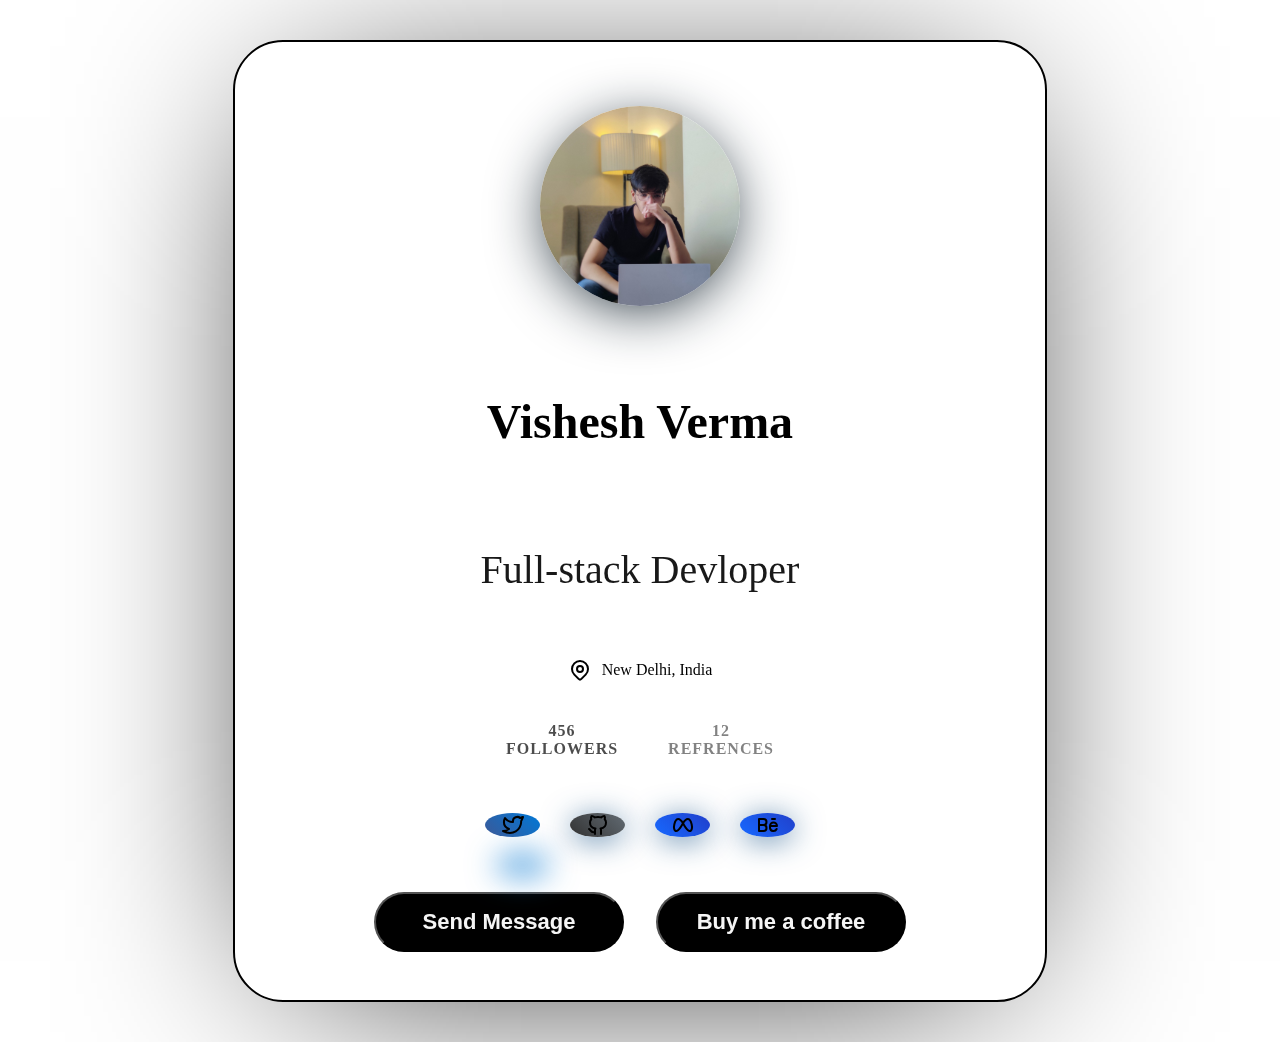
==== Profile UI Card/index.html @ 50a2fe43 "Profile-card" ====
<!DOCTYPE html>
<html lang="en">
<head>
    <meta charset="UTF-8">
    <meta http-equiv="X-UA-Compatible" content="IE=edge">
    <meta name="viewport" content="width=device-width, initial-scale=1.0">
    <link rel="stylesheet" href="styles.css"
    <link rel="stylesheet" href="./reset.css">
    <title>Profile UI Card</title>
</head>
<body style="overflow:hidden ">
    <div class="profile-card">
        <figure class="profile-card__img">
            <img src="./Proflle.jpg.jpg" alt="..." />
        </figure>

        <div class="profile-card__desc">
            <h1> Vishesh Verma </h1>
            <p style="font-size: 40px;opacity: .9;"> Full-stack Devloper </p>
            <div style="display:flex;align-items:center; gap:10px;justify-content: center;">
                <svg xmlns="http://www.w3.org/2000/svg" class="icon icon-tabler icon-tabler-map-pin" width="24" height="24" viewBox="0 0 24 24" stroke-width="2" stroke="currentColor" fill="none" stroke-linecap="round" stroke-linejoin="round">
                    <path stroke="none" d="M0 0h24v24H0z" fill="none"></path>
                    <circle cx="12" cy="11" r="3"></circle>
                    <path d="M17.657 16.657l-4.243 4.243a2 2 0 0 1 -2.827 0l-4.244 -4.243a8 8 0 1 1 11.314 0z"></path>
                 </svg>
                 <span>New Delhi, India</span>
            </div>
        </div>


        <div class="profile-card__info" style="opacity: .7;">
            <div>
                <div>456</div>
                <div>Followers</div>
            </div>

            <div style="font-size: 16px;opacity:.7">
                <div>12</div>
                <div>Refrences</div>
            </div>
        </div>

      

        <div class="profile-card__socials">
            <a href="#" class="Twitter"> 
                <svg xmlns="http://www.w3.org/2000/svg" class="icon icon-tabler icon-tabler-brand-twitter" width="24" height="24" viewBox="0 0 24 24" stroke-width="2" stroke="currentColor" fill="none" stroke-linecap="round" stroke-linejoin="round">
                    <path stroke="none" d="M0 0h24v24H0z" fill="none"></path>
                    <path d="M22 4.01c-1 .49 -1.98 .689 -3 .99c-1.121 -1.265 -2.783 -1.335 -4.38 -.737s-2.643 2.06 -2.62 3.737v1c-3.245 .083 -6.135 -1.395 -8 -4c0 0 -4.182 7.433 4 11c-1.872 1.247 -3.739 2.088 -6 2c3.308 1.803 6.913 2.423 10.034 1.517c3.58 -1.04 6.522 -3.723 7.651 -7.742a13.84 13.84 0 0 0 .497 -3.753c-.002 -.249 1.51 -2.772 1.818 -4.013z"></path>
                 </svg>
            </a>
            <a href="https://github.com/vishesh1111" class="Github"> 
                <svg xmlns="http://www.w3.org/2000/svg" class="icon icon-tabler icon-tabler-brand-github" width="24" height="24" viewBox="0 0 24 24" stroke-width="2" stroke="currentColor" fill="none" stroke-linecap="round" stroke-linejoin="round">
                    <path stroke="none" d="M0 0h24v24H0z" fill="none"></path>
                    <path d="M9 19c-4.3 1.4 -4.3 -2.5 -6 -3m12 5v-3.5c0 -1 .1 -1.4 -.5 -2c2.8 -.3 5.5 -1.4 5.5 -6a4.6 4.6 0 0 0 -1.3 -3.2a4.2 4.2 0 0 0 -.1 -3.2s-1.1 -.3 -3.5 1.3a12.3 12.3 0 0 0 -6.2 0c-2.4 -1.6 -3.5 -1.3 -3.5 -1.3a4.2 4.2 0 0 0 -.1 3.2a4.6 4.6 0 0 0 -1.3 3.2c0 4.6 2.7 5.7 5.5 6c-.6 .6 -.6 1.2 -.5 2v3.5"></path>
                 </svg>
            </a>
            <a href="#" class="Facebook">
                <svg xmlns="http://www.w3.org/2000/svg" class="icon icon-tabler icon-tabler-brand-meta" width="24" height="24" viewBox="0 0 24 24" stroke-width="2" stroke="currentColor" fill="none" stroke-linecap="round" stroke-linejoin="round">
                    <path stroke="none" d="M0 0h24v24H0z" fill="none"></path>
                    <path d="M12 10.174c1.766 -2.784 3.315 -4.174 4.648 -4.174c2 0 3.263 2.213 4 5.217c.704 2.869 .5 6.783 -2 6.783c-1.114 0 -2.648 -1.565 -4.148 -3.652a27.627 27.627 0 0 1 -2.5 -4.174z"></path>
                    <path d="M12 10.174c-1.766 -2.784 -3.315 -4.174 -4.648 -4.174c-2 0 -3.263 2.213 -4 5.217c-.704 2.869 -.5 6.783 2 6.783c1.114 0 2.648 -1.565 4.148 -3.652c1 -1.391 1.833 -2.783 2.5 -4.174z"></path>
                 </svg>    
            </a>

            <a href="#" class="Behance">
                <svg xmlns="http://www.w3.org/2000/svg" class="icon icon-tabler icon-tabler-brand-behance" width="24" height="24" viewBox="0 0 24 24" stroke-width="2" stroke="currentColor" fill="none" stroke-linecap="round" stroke-linejoin="round">
                    <path stroke="none" d="M0 0h24v24H0z" fill="none"></path>
                    <path d="M3 18v-12h4.5a3 3 0 0 1 0 6a3 3 0 0 1 0 6h-4.5"></path>
                    <line x1="3" y1="12" x2="7.5" y2="12"></line>
                    <path d="M14 13h7a3.5 3.5 0 0 0 -7 0v2a3.5 3.5 0 0 0 6.64 1"></path>
                    <line x1="16" y1="6" x2="19" y2="6"></line>
                 </svg>
            </a>
        </div>

        <div class="profile-card__actions">
            <button class="blue">Send Message 
             
            </button>
            <button class="orange">Buy me a coffee</button>
        </div>
    </div>
</body>
</html>
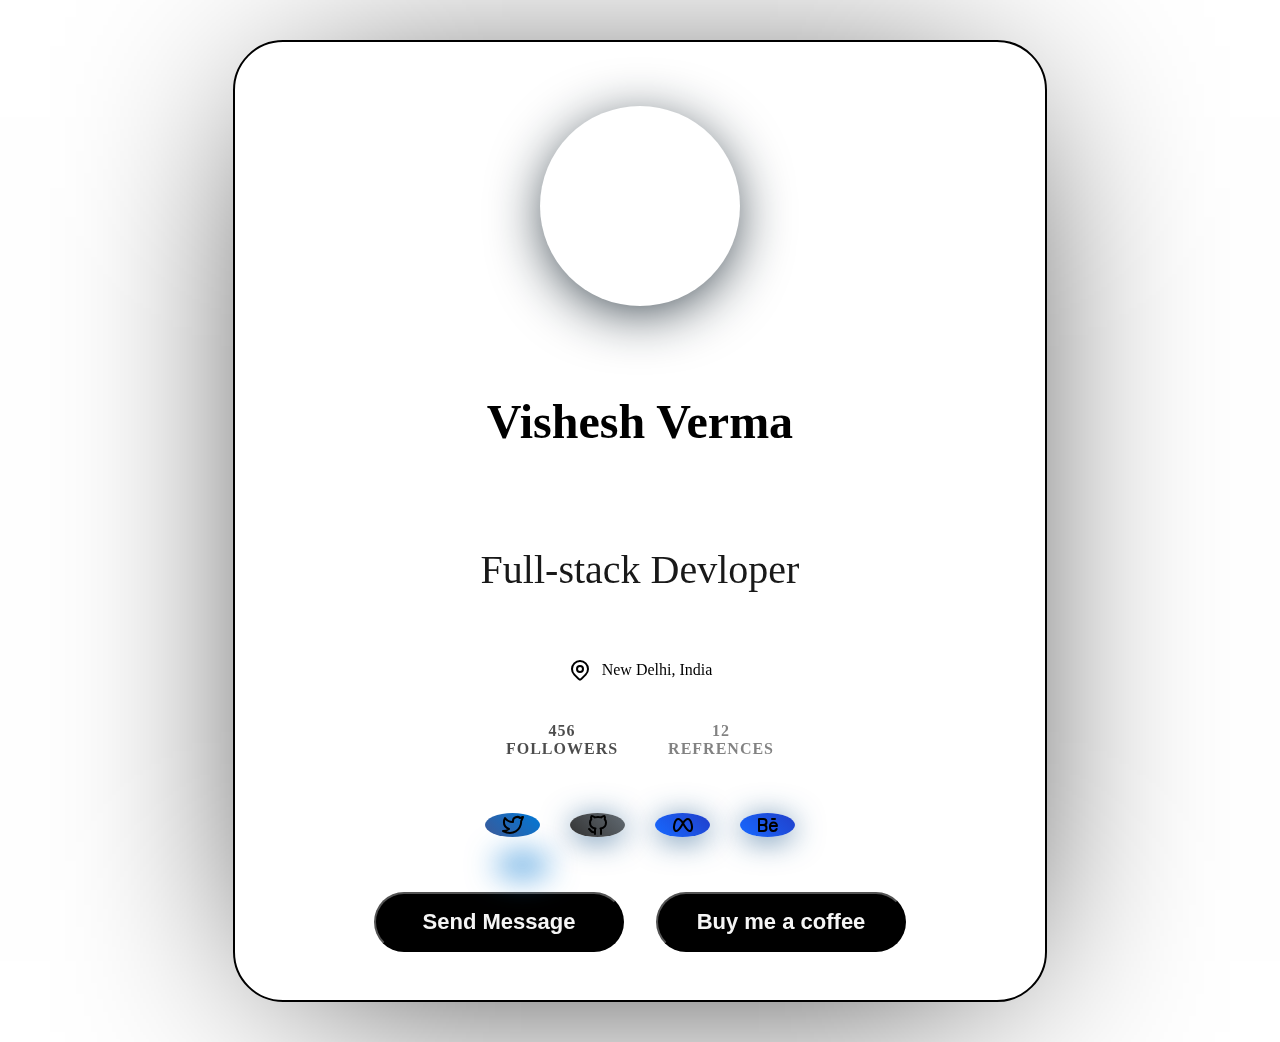
==== commit d25c9a20: "Changes" ====
--- a/Profile UI Card/index.html
+++ b/Profile UI Card/index.html
@@ -1,85 +1,160 @@
 <!DOCTYPE html>
 <html lang="en">
-<head>
-    <meta charset="UTF-8">
-    <meta http-equiv="X-UA-Compatible" content="IE=edge">
-    <meta name="viewport" content="width=device-width, initial-scale=1.0">
-    <link rel="stylesheet" href="styles.css"
-    <link rel="stylesheet" href="./reset.css">
+  <head>
+    <meta charset="UTF-8" />
+    <meta http-equiv="X-UA-Compatible" content="IE=edge" />
+    <meta name="viewport" content="width=device-width, initial-scale=1.0" />
+    <link
+      rel="stylesheet"
+      href="styles.css"
+      <link
+      rel="stylesheet"
+      href="./reset.css"
+    />
     <title>Profile UI Card</title>
-</head>
-<body style="overflow:hidden ">
+  </head>
+  <body style="overflow: hidden">
     <div class="profile-card">
-        <figure class="profile-card__img">
-            <img src="./Proflle.jpg.jpg" alt="..." />
-        </figure>
+      <figure class="profile-card__img">
+        <img
+          src="https://avatars.githubusercontent.com/u/106264088?s=400&u=fea55e35287fe3896aeb1b5b603ce484a7ce323c&v=4"
+          alt="..."
+        />
+      </figure>
 
-        <div class="profile-card__desc">
-            <h1> Vishesh Verma </h1>
-            <p style="font-size: 40px;opacity: .9;"> Full-stack Devloper </p>
-            <div style="display:flex;align-items:center; gap:10px;justify-content: center;">
-                <svg xmlns="http://www.w3.org/2000/svg" class="icon icon-tabler icon-tabler-map-pin" width="24" height="24" viewBox="0 0 24 24" stroke-width="2" stroke="currentColor" fill="none" stroke-linecap="round" stroke-linejoin="round">
-                    <path stroke="none" d="M0 0h24v24H0z" fill="none"></path>
-                    <circle cx="12" cy="11" r="3"></circle>
-                    <path d="M17.657 16.657l-4.243 4.243a2 2 0 0 1 -2.827 0l-4.244 -4.243a8 8 0 1 1 11.314 0z"></path>
-                 </svg>
-                 <span>New Delhi, India</span>
-            </div>
+      <div class="profile-card__desc">
+        <h1>Vishesh Verma</h1>
+        <p style="font-size: 40px; opacity: 0.9">Full-stack Devloper</p>
+        <div
+          style="
+            display: flex;
+            align-items: center;
+            gap: 10px;
+            justify-content: center;
+          "
+        >
+          <svg
+            xmlns="http://www.w3.org/2000/svg"
+            class="icon icon-tabler icon-tabler-map-pin"
+            width="24"
+            height="24"
+            viewBox="0 0 24 24"
+            stroke-width="2"
+            stroke="currentColor"
+            fill="none"
+            stroke-linecap="round"
+            stroke-linejoin="round"
+          >
+            <path stroke="none" d="M0 0h24v24H0z" fill="none"></path>
+            <circle cx="12" cy="11" r="3"></circle>
+            <path
+              d="M17.657 16.657l-4.243 4.243a2 2 0 0 1 -2.827 0l-4.244 -4.243a8 8 0 1 1 11.314 0z"
+            ></path>
+          </svg>
+          <span>New Delhi, India</span>
+        </div>
+      </div>
+
+      <div class="profile-card__info" style="opacity: 0.7">
+        <div>
+          <div>456</div>
+          <div>Followers</div>
         </div>
 
+        <div style="font-size: 16px; opacity: 0.7">
+          <div>12</div>
+          <div>Refrences</div>
+        </div>
+      </div>
 
-        <div class="profile-card__info" style="opacity: .7;">
-            <div>
-                <div>456</div>
-                <div>Followers</div>
-            </div>
+      <div class="profile-card__socials">
+        <a href="#" class="Twitter">
+          <svg
+            xmlns="http://www.w3.org/2000/svg"
+            class="icon icon-tabler icon-tabler-brand-twitter"
+            width="24"
+            height="24"
+            viewBox="0 0 24 24"
+            stroke-width="2"
+            stroke="currentColor"
+            fill="none"
+            stroke-linecap="round"
+            stroke-linejoin="round"
+          >
+            <path stroke="none" d="M0 0h24v24H0z" fill="none"></path>
+            <path
+              d="M22 4.01c-1 .49 -1.98 .689 -3 .99c-1.121 -1.265 -2.783 -1.335 -4.38 -.737s-2.643 2.06 -2.62 3.737v1c-3.245 .083 -6.135 -1.395 -8 -4c0 0 -4.182 7.433 4 11c-1.872 1.247 -3.739 2.088 -6 2c3.308 1.803 6.913 2.423 10.034 1.517c3.58 -1.04 6.522 -3.723 7.651 -7.742a13.84 13.84 0 0 0 .497 -3.753c-.002 -.249 1.51 -2.772 1.818 -4.013z"
+            ></path>
+          </svg>
+        </a>
+        <a href="https://github.com/vishesh1111" class="Github">
+          <svg
+            xmlns="http://www.w3.org/2000/svg"
+            class="icon icon-tabler icon-tabler-brand-github"
+            width="24"
+            height="24"
+            viewBox="0 0 24 24"
+            stroke-width="2"
+            stroke="currentColor"
+            fill="none"
+            stroke-linecap="round"
+            stroke-linejoin="round"
+          >
+            <path stroke="none" d="M0 0h24v24H0z" fill="none"></path>
+            <path
+              d="M9 19c-4.3 1.4 -4.3 -2.5 -6 -3m12 5v-3.5c0 -1 .1 -1.4 -.5 -2c2.8 -.3 5.5 -1.4 5.5 -6a4.6 4.6 0 0 0 -1.3 -3.2a4.2 4.2 0 0 0 -.1 -3.2s-1.1 -.3 -3.5 1.3a12.3 12.3 0 0 0 -6.2 0c-2.4 -1.6 -3.5 -1.3 -3.5 -1.3a4.2 4.2 0 0 0 -.1 3.2a4.6 4.6 0 0 0 -1.3 3.2c0 4.6 2.7 5.7 5.5 6c-.6 .6 -.6 1.2 -.5 2v3.5"
+            ></path>
+          </svg>
+        </a>
+        <a href="#" class="Facebook">
+          <svg
+            xmlns="http://www.w3.org/2000/svg"
+            class="icon icon-tabler icon-tabler-brand-meta"
+            width="24"
+            height="24"
+            viewBox="0 0 24 24"
+            stroke-width="2"
+            stroke="currentColor"
+            fill="none"
+            stroke-linecap="round"
+            stroke-linejoin="round"
+          >
+            <path stroke="none" d="M0 0h24v24H0z" fill="none"></path>
+            <path
+              d="M12 10.174c1.766 -2.784 3.315 -4.174 4.648 -4.174c2 0 3.263 2.213 4 5.217c.704 2.869 .5 6.783 -2 6.783c-1.114 0 -2.648 -1.565 -4.148 -3.652a27.627 27.627 0 0 1 -2.5 -4.174z"
+            ></path>
+            <path
+              d="M12 10.174c-1.766 -2.784 -3.315 -4.174 -4.648 -4.174c-2 0 -3.263 2.213 -4 5.217c-.704 2.869 -.5 6.783 2 6.783c1.114 0 2.648 -1.565 4.148 -3.652c1 -1.391 1.833 -2.783 2.5 -4.174z"
+            ></path>
+          </svg>
+        </a>
 
-            <div style="font-size: 16px;opacity:.7">
-                <div>12</div>
-                <div>Refrences</div>
-            </div>
-        </div>
+        <a href="#" class="Behance">
+          <svg
+            xmlns="http://www.w3.org/2000/svg"
+            class="icon icon-tabler icon-tabler-brand-behance"
+            width="24"
+            height="24"
+            viewBox="0 0 24 24"
+            stroke-width="2"
+            stroke="currentColor"
+            fill="none"
+            stroke-linecap="round"
+            stroke-linejoin="round"
+          >
+            <path stroke="none" d="M0 0h24v24H0z" fill="none"></path>
+            <path d="M3 18v-12h4.5a3 3 0 0 1 0 6a3 3 0 0 1 0 6h-4.5"></path>
+            <line x1="3" y1="12" x2="7.5" y2="12"></line>
+            <path d="M14 13h7a3.5 3.5 0 0 0 -7 0v2a3.5 3.5 0 0 0 6.64 1"></path>
+            <line x1="16" y1="6" x2="19" y2="6"></line>
+          </svg>
+        </a>
+      </div>
 
-      
-
-        <div class="profile-card__socials">
-            <a href="#" class="Twitter"> 
-                <svg xmlns="http://www.w3.org/2000/svg" class="icon icon-tabler icon-tabler-brand-twitter" width="24" height="24" viewBox="0 0 24 24" stroke-width="2" stroke="currentColor" fill="none" stroke-linecap="round" stroke-linejoin="round">
-                    <path stroke="none" d="M0 0h24v24H0z" fill="none"></path>
-                    <path d="M22 4.01c-1 .49 -1.98 .689 -3 .99c-1.121 -1.265 -2.783 -1.335 -4.38 -.737s-2.643 2.06 -2.62 3.737v1c-3.245 .083 -6.135 -1.395 -8 -4c0 0 -4.182 7.433 4 11c-1.872 1.247 -3.739 2.088 -6 2c3.308 1.803 6.913 2.423 10.034 1.517c3.58 -1.04 6.522 -3.723 7.651 -7.742a13.84 13.84 0 0 0 .497 -3.753c-.002 -.249 1.51 -2.772 1.818 -4.013z"></path>
-                 </svg>
-            </a>
-            <a href="https://github.com/vishesh1111" class="Github"> 
-                <svg xmlns="http://www.w3.org/2000/svg" class="icon icon-tabler icon-tabler-brand-github" width="24" height="24" viewBox="0 0 24 24" stroke-width="2" stroke="currentColor" fill="none" stroke-linecap="round" stroke-linejoin="round">
-                    <path stroke="none" d="M0 0h24v24H0z" fill="none"></path>
-                    <path d="M9 19c-4.3 1.4 -4.3 -2.5 -6 -3m12 5v-3.5c0 -1 .1 -1.4 -.5 -2c2.8 -.3 5.5 -1.4 5.5 -6a4.6 4.6 0 0 0 -1.3 -3.2a4.2 4.2 0 0 0 -.1 -3.2s-1.1 -.3 -3.5 1.3a12.3 12.3 0 0 0 -6.2 0c-2.4 -1.6 -3.5 -1.3 -3.5 -1.3a4.2 4.2 0 0 0 -.1 3.2a4.6 4.6 0 0 0 -1.3 3.2c0 4.6 2.7 5.7 5.5 6c-.6 .6 -.6 1.2 -.5 2v3.5"></path>
-                 </svg>
-            </a>
-            <a href="#" class="Facebook">
-                <svg xmlns="http://www.w3.org/2000/svg" class="icon icon-tabler icon-tabler-brand-meta" width="24" height="24" viewBox="0 0 24 24" stroke-width="2" stroke="currentColor" fill="none" stroke-linecap="round" stroke-linejoin="round">
-                    <path stroke="none" d="M0 0h24v24H0z" fill="none"></path>
-                    <path d="M12 10.174c1.766 -2.784 3.315 -4.174 4.648 -4.174c2 0 3.263 2.213 4 5.217c.704 2.869 .5 6.783 -2 6.783c-1.114 0 -2.648 -1.565 -4.148 -3.652a27.627 27.627 0 0 1 -2.5 -4.174z"></path>
-                    <path d="M12 10.174c-1.766 -2.784 -3.315 -4.174 -4.648 -4.174c-2 0 -3.263 2.213 -4 5.217c-.704 2.869 -.5 6.783 2 6.783c1.114 0 2.648 -1.565 4.148 -3.652c1 -1.391 1.833 -2.783 2.5 -4.174z"></path>
-                 </svg>    
-            </a>
-
-            <a href="#" class="Behance">
-                <svg xmlns="http://www.w3.org/2000/svg" class="icon icon-tabler icon-tabler-brand-behance" width="24" height="24" viewBox="0 0 24 24" stroke-width="2" stroke="currentColor" fill="none" stroke-linecap="round" stroke-linejoin="round">
-                    <path stroke="none" d="M0 0h24v24H0z" fill="none"></path>
-                    <path d="M3 18v-12h4.5a3 3 0 0 1 0 6a3 3 0 0 1 0 6h-4.5"></path>
-                    <line x1="3" y1="12" x2="7.5" y2="12"></line>
-                    <path d="M14 13h7a3.5 3.5 0 0 0 -7 0v2a3.5 3.5 0 0 0 6.64 1"></path>
-                    <line x1="16" y1="6" x2="19" y2="6"></line>
-                 </svg>
-            </a>
-        </div>
-
-        <div class="profile-card__actions">
-            <button class="blue">Send Message 
-             
-            </button>
-            <button class="orange">Buy me a coffee</button>
-        </div>
+      <div class="profile-card__actions">
+        <button class="blue">Send Message</button>
+        <button class="orange">Buy me a coffee</button>
+      </div>
     </div>
-</body>
-</html>+  </body>
+</html>
